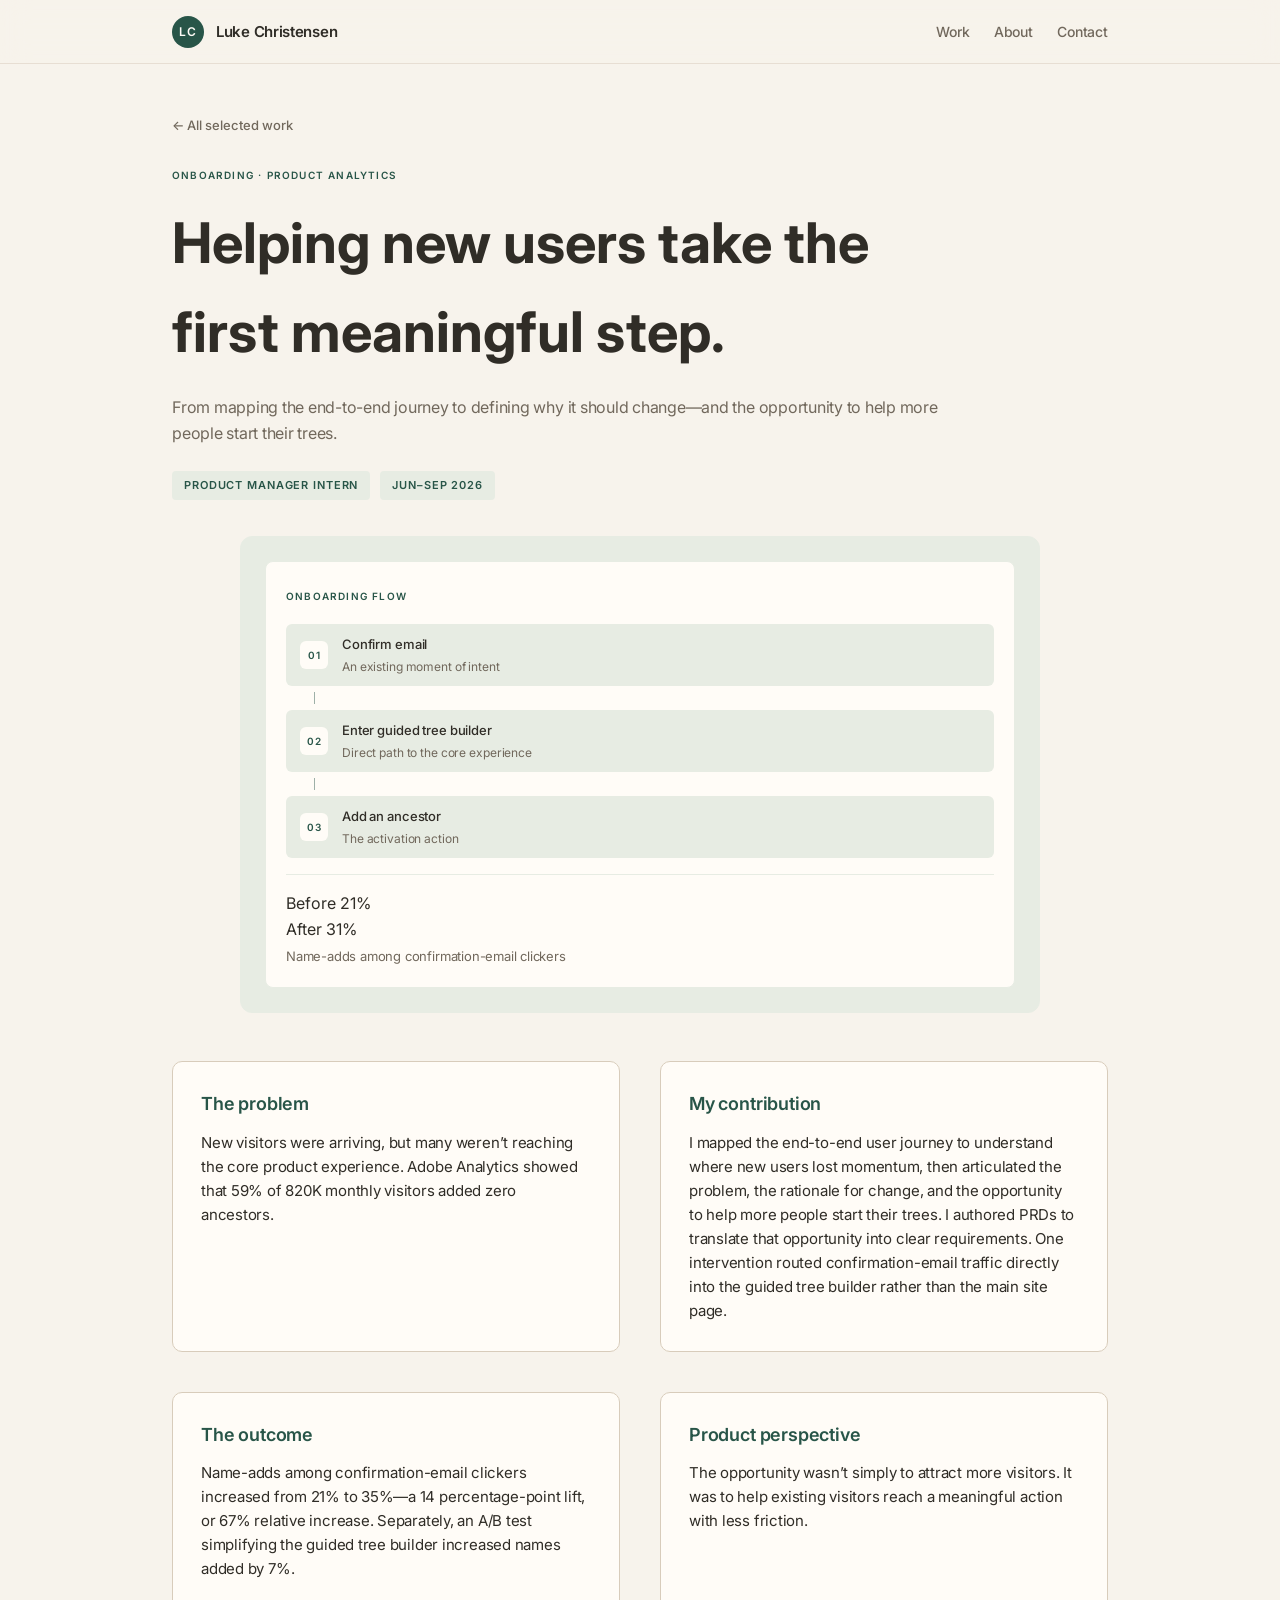
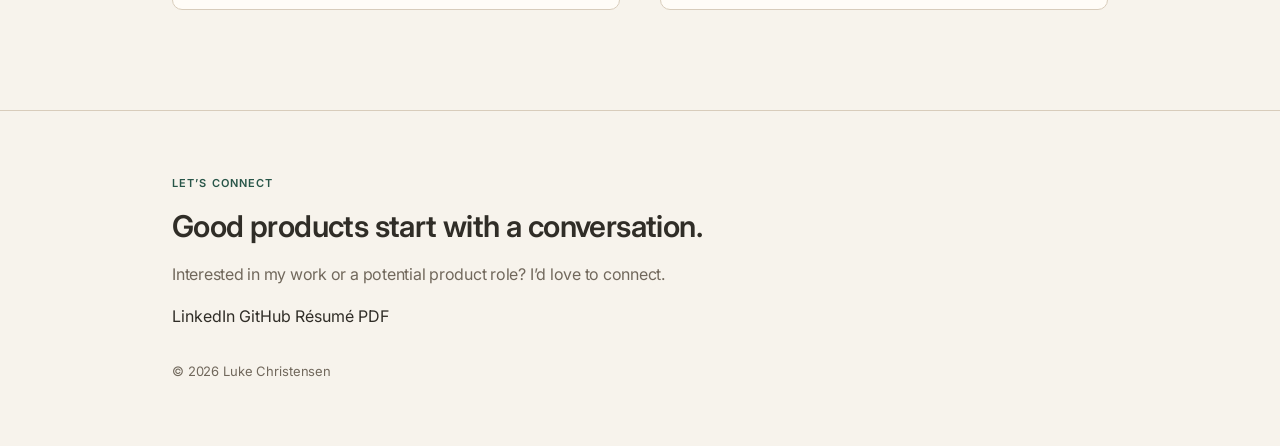
==== work/familysearch/index.html @ 98846a27 "feat: Redesign portfolio with Framer-parity design system, micro-animations, and case study routes" ====
<!DOCTYPE html>
<html lang="en">
<head>
  <meta charset="UTF-8">
  <meta name="viewport" content="width=device-width, initial-scale=1.0">
  <title>FamilySearch Case Study — Luke Christensen</title>
  <meta name="description" content="Helping new users take the first meaningful step. Onboarding and product analytics case study by Luke Christensen.">

  <!-- Google tag (gtag.js) -->
  <script async src="https://www.googletagmanager.com/gtag/js?id=G-54Y09CL3Q5"></script>
  <script>
    window.dataLayer = window.dataLayer || [];
    function gtag(){dataLayer.push(arguments);}
    gtag('js', new Date());

    gtag('config', 'G-54Y09CL3Q5');
  </script>

  <link rel="stylesheet" href="../../style.css">
  <link rel="icon" type="image/x-icon" href="../../assets/framer/s5RyWX2objIjIKytZvBmXwbtIuY.jpg">
</head>
<body>

  <!-- ==================== NAVIGATION ==================== -->
  <nav class="site-nav">
    <div class="container">
      <a href="../../" class="nav-brand">
        <div class="nav-avatar">LC</div>
        <span class="nav-name">Luke Christensen</span>
      </a>
      <ul class="nav-links">
        <li><a href="../../#work" class="nav-link">Work</a></li>
        <li><a href="../../#about" class="nav-link">About</a></li>
        <li><a href="https://www.linkedin.com/in/christensen-luke-r" target="_blank" rel="noopener noreferrer" class="nav-link">Contact</a></li>
      </ul>
    </div>
  </nav>

  <main class="container">
    <section class="case-study-hero framer-appear in-view">
      <a href="../../#work" class="back-link">
        ← All selected work
      </a>

      <div class="case-study-header">
        <span class="tag-badge">ONBOARDING · PRODUCT ANALYTICS</span>
        <h1 class="hero-title" style="font-size: clamp(32px, 5vw, 56px); color: var(--text-main);">
          Helping new users take the first meaningful step.
        </h1>
        <p class="body-large">
          From mapping the end-to-end journey to defining why it should change—and the opportunity to help more people start their trees.
        </p>
        <div class="case-chips-row">
          <span class="chip">Product Manager Intern</span>
          <span class="chip">Jun–Sep 2026</span>
        </div>
      </div>

      <!-- ONBOARDING FLOW DIAGRAM -->
      <div class="case-card-visual" style="max-width: 800px; margin: 0 auto 48px auto;">
        <div class="diagram-inner">
          <div class="diagram-header">
            <span class="tag-badge">ONBOARDING FLOW</span>
          </div>
          <div class="onboarding-steps">
            <div class="onboarding-step-card">
              <div class="step-marker">01</div>
              <div class="step-info">
                <span class="step-name">Confirm email</span>
                <span class="step-sub">An existing moment of intent</span>
              </div>
            </div>
            <div class="flow-connector"></div>
            <div class="onboarding-step-card">
              <div class="step-marker">02</div>
              <div class="step-info">
                <span class="step-name">Enter guided tree builder</span>
                <span class="step-sub">Direct path to the core experience</span>
              </div>
            </div>
            <div class="flow-connector"></div>
            <div class="onboarding-step-card">
              <div class="step-marker">03</div>
              <div class="step-info">
                <span class="step-name">Add an ancestor</span>
                <span class="step-sub">The activation action</span>
              </div>
            </div>
          </div>
          <div class="outcome-block">
            <div class="stat-compare-row">
              <div class="stat-item">
                <span class="stat-tag">Before</span>
                <span class="stat-val-before" data-counter="21" data-counter-suffix="%">21%</span>
              </div>
              <div class="stat-item">
                <span class="stat-tag">After</span>
                <span class="stat-val-after" data-counter="35" data-counter-suffix="%">35%</span>
              </div>
            </div>
            <div class="outcome-label">Name-adds among confirmation-email clickers</div>
          </div>
        </div>
      </div>

      <!-- EDITORIAL CASE SECTIONS -->
      <div class="case-body-grid">
        <div class="case-section-box">
          <h3>The problem</h3>
          <p class="body-main">
            New visitors were arriving, but many weren’t reaching the core product experience. Adobe Analytics showed that 59% of 820K monthly visitors added zero ancestors.
          </p>
        </div>

        <div class="case-section-box">
          <h3>My contribution</h3>
          <p class="body-main">
            I mapped the end-to-end user journey to understand where new users lost momentum, then articulated the problem, the rationale for change, and the opportunity to help more people start their trees. I authored PRDs to translate that opportunity into clear requirements. One intervention routed confirmation-email traffic directly into the guided tree builder rather than the main site page.
          </p>
        </div>

        <div class="case-section-box">
          <h3>The outcome</h3>
          <p class="body-main">
            Name-adds among confirmation-email clickers increased from 21% to 35%—a 14 percentage-point lift, or 67% relative increase. Separately, an A/B test simplifying the guided tree builder increased names added by 7%.
          </p>
        </div>

        <div class="case-section-box">
          <h3>Product perspective</h3>
          <p class="body-main">
            The opportunity wasn’t simply to attract more visitors. It was to help existing visitors reach a meaningful action with less friction.
          </p>
        </div>
      </div>
    </section>
  </main>

  <!-- ==================== FOOTER ==================== -->
  <footer class="site-footer">
    <div class="container">
      <div class="footer-content">
        <span class="eyebrow green">LET’S CONNECT</span>
        <h2 class="card-title">Good products start with a conversation.</h2>
        <p class="body-large">
          Interested in my work or a potential product role? I’d love to connect.
        </p>
        <div class="footer-links">
          <a href="https://www.linkedin.com/in/christensen-luke-r" target="_blank" rel="noopener noreferrer" class="footer-link">LinkedIn</a>
          <a href="https://github.com/Luke-Christensen1" target="_blank" rel="noopener noreferrer" class="footer-link">GitHub</a>
          <a href="../../Resume/Luke_Christensen_Resume.pdf" target="_blank" rel="noopener noreferrer" class="footer-link">Résumé PDF</a>
        </div>
        <div class="footer-copyright">
          © 2026 Luke Christensen
        </div>
      </div>
    </div>
  </footer>

  <script src="../../app.js"></script>
</body>
</html>
---- style.css ----
/* ==========================================================================
   LUKE CHRISTENSEN — PORTFOLIO DESIGN SYSTEM
   Exact Replica of Framer Portfolio (lukechristensen.framer.website)
   ========================================================================== */

@import url('https://fonts.googleapis.com/css2?family=Inter:wght@400;500;600;700&display=swap');

:root {
  /* Framer Design Tokens */
  --token-ygEBEI3AJ: #f7f3ec; /* Canvas / Page background (Warm Linen) */
  --token-fJ74tLx_q: #fffcf7; /* Card / Surface background (Warm Ivory) */
  --token-wdPiuSE4c: #302d27; /* Primary headings & body text (Espresso Slate) */
  --token-BE4NY4I0x: #71685c; /* Secondary & subtitle text (Warm Muted Taupe) */
  --token-erSB2ycqn: #d8ccbb; /* Delicate sandstone border & dividers */
  --token-TIN1rc61C: #285548; /* Forest Evergreen accent */
  --token-a2pTEuNGK: #e7ece3; /* Light Sage / diagram background */
  --token-JcdGSiKyY: #e5ebdf; /* Sage pill hover background */

  /* Semantic Aliases */
  --bg-page: var(--token-ygEBEI3AJ);
  --bg-card: var(--token-fJ74tLx_q);
  --bg-sage: var(--token-a2pTEuNGK);
  --bg-sage-hover: var(--token-JcdGSiKyY);
  --text-main: var(--token-wdPiuSE4c);
  --text-muted: var(--token-BE4NY4I0x);
  --border-main: var(--token-erSB2ycqn);
  --border-card: var(--token-a2pTEuNGK);
  --brand-green: var(--token-TIN1rc61C);

  --font-family: 'Inter', -apple-system, BlinkMacSystemFont, 'Segoe UI', Roboto, Helvetica, Arial, sans-serif;
  --max-w-content: 1000px;
  --framer-ease: cubic-bezier(0.22, 1, 0.36, 1);
  --framer-spring: cubic-bezier(0.34, 1.3, 0.64, 1);
}

/* ==========================================================================
   RESET & BASE
   ========================================================================== */
*, *::before, *::after {
  box-sizing: border-box;
  margin: 0;
  padding: 0;
}

html {
  font-family: var(--font-family);
  background-color: var(--bg-page);
  color: var(--text-main);
  scroll-behavior: smooth;
  -webkit-font-smoothing: antialiased;
  -moz-osx-font-smoothing: grayscale;
  text-rendering: optimizeLegibility;
}

body {
  min-height: 100vh;
  line-height: 1.6;
  background-color: var(--bg-page);
  color: var(--text-main);
  overflow-x: hidden;
  opacity: 1;
  transition: opacity 0.22s cubic-bezier(0.22, 1, 0.36, 1);
}

body.page-fading-out {
  opacity: 0;
  pointer-events: none;
}

a {
  color: inherit;
  text-decoration: none;
  transition: color 0.2s ease, opacity 0.2s ease;
}

img {
  max-width: 100%;
  height: auto;
  display: block;
}

button {
  font-family: inherit;
  border: none;
  background: none;
  cursor: pointer;
}

/* ==========================================================================
   CONTAINERS & LAYOUT
   ========================================================================== */
.container {
  max-width: var(--max-w-content);
  margin-left: auto;
  margin-right: auto;
  padding-left: 32px;
  padding-right: 32px;
  width: 100%;
}

@media (max-width: 809.98px) {
  .container {
    padding-left: 24px;
    padding-right: 24px;
  }
}

/* ==========================================================================
   TYPOGRAPHY PRESETS (Exact match to Framer screenshots)
   ========================================================================== */
.hero-name-huge {
  font-size: clamp(48px, 7.5vw, 84px);
  font-weight: 600;
  line-height: 1.05em;
  letter-spacing: -0.05em;
  color: var(--brand-green);
  margin-bottom: 40px;
}

.eyebrow {
  font-size: 11px;
  font-weight: 600;
  line-height: 1.5em;
  letter-spacing: 0.1em;
  text-transform: uppercase;
  color: var(--text-muted);
}

.eyebrow.green {
  color: var(--brand-green);
}

.eyebrow.dark {
  color: var(--text-main);
}

.hero-subhead {
  font-size: clamp(28px, 4.2vw, 48px);
  font-weight: 600;
  line-height: 1.12em;
  letter-spacing: -0.035em;
  color: var(--text-main);
}

.section-title {
  font-size: clamp(26px, 3.8vw, 42px);
  font-weight: 600;
  line-height: 1.15em;
  letter-spacing: -0.025em;
  color: var(--text-main);
}

.card-title {
  font-size: clamp(22px, 2.8vw, 30px);
  font-weight: 600;
  line-height: 1.25em;
  letter-spacing: -0.02em;
  color: var(--text-main);
}

.item-title {
  font-size: 22px;
  font-weight: 600;
  line-height: 1.3em;
  letter-spacing: -0.02em;
  color: var(--text-main);
}

.sub-title {
  font-size: 18px;
  font-weight: 600;
  line-height: 1.35em;
  letter-spacing: -0.015em;
  color: var(--text-main);
}

.body-large {
  font-size: 16px;
  font-weight: 400;
  line-height: 1.65em;
  letter-spacing: -0.015em;
  color: var(--text-muted);
}

.body-main {
  font-size: 15px;
  font-weight: 400;
  line-height: 1.6em;
  letter-spacing: -0.015em;
  color: var(--text-main);
}

.meta-small {
  font-size: 13px;
  font-weight: 500;
  line-height: 1.5em;
  letter-spacing: -0.015em;
  color: var(--text-muted);
}

.tag-badge {
  font-size: 10px;
  font-weight: 600;
  line-height: 1.5em;
  letter-spacing: 0.12em;
  text-transform: uppercase;
  color: var(--brand-green);
}

/* ==========================================================================
   NAVIGATION (Sticky frosted bar with dynamic blur)
   ========================================================================== */
.site-nav {
  position: sticky;
  top: 0;
  left: 0;
  width: 100%;
  height: 64px;
  background-color: rgba(247, 243, 236, 0.85);
  backdrop-filter: blur(14px);
  -webkit-backdrop-filter: blur(14px);
  border-bottom: 1px solid rgba(216, 204, 187, 0.5);
  z-index: 1000;
  display: flex;
  align-items: center;
  transition: box-shadow 0.3s ease;
}

.site-nav.scrolled {
  box-shadow: 0 4px 20px rgba(0, 0, 0, 0.03);
}

.site-nav .container {
  display: flex;
  justify-content: space-between;
  align-items: center;
}

.nav-brand {
  display: flex;
  align-items: center;
  gap: 12px;
  text-decoration: none;
}

.nav-avatar {
  width: 32px;
  height: 32px;
  border-radius: 50%;
  background-color: var(--brand-green);
  color: var(--bg-card);
  font-size: 12px;
  font-weight: 600;
  display: flex;
  align-items: center;
  justify-content: center;
  letter-spacing: 0.05em;
  flex-shrink: 0;
  transition: transform 0.2s ease;
}

.nav-brand:hover .nav-avatar {
  transform: scale(1.05);
}

.nav-name {
  font-size: 15px;
  font-weight: 600;
  letter-spacing: -0.02em;
  color: var(--text-main);
}

.nav-links {
  display: flex;
  align-items: center;
  gap: 24px;
  list-style: none;
}

.nav-link {
  font-size: 14px;
  font-weight: 500;
  letter-spacing: -0.01em;
  color: var(--text-muted);
  transition: color 0.2s ease;
}

.nav-link:hover,
.nav-link.active {
  color: var(--text-main);
}

/* ==========================================================================
   BUTTONS & LINKS
   ========================================================================== */
.btn-primary {
  display: inline-flex;
  align-items: center;
  gap: 8px;
  background-color: var(--brand-green);
  color: var(--bg-card);
  padding: 10px 18px;
  border-radius: 6px;
  font-size: 13px;
  font-weight: 500;
  letter-spacing: -0.01em;
  text-decoration: none;
  transition: background-color 0.2s ease, transform 0.2s ease, box-shadow 0.2s ease;
  flex-shrink: 0;
}

.btn-primary:hover {
  background-color: #1f4339;
  transform: translateY(-1px);
  box-shadow: 0 4px 12px rgba(40, 85, 72, 0.2);
}

.btn-primary svg {
  width: 14px;
  height: 14px;
  stroke: currentColor;
  stroke-width: 2;
  transition: transform 0.2s ease;
}

.btn-primary:hover svg {
  transform: translate(2px, -2px);
}

.btn-primary:active {
  transform: scale(0.98);
}

.btn-text-link {
  font-size: 13px;
  font-weight: 500;
  color: var(--text-main);
  letter-spacing: -0.01em;
  transition: color 0.2s ease;
}

.btn-text-link:hover {
  color: var(--brand-green);
}

.back-link {
  display: inline-flex;
  align-items: center;
  gap: 8px;
  font-size: 13px;
  font-weight: 500;
  color: var(--text-muted);
  text-decoration: none;
  transition: color 0.2s ease, transform 0.2s ease;
  margin-bottom: 32px;
}

.back-link:hover {
  color: var(--text-main);
  transform: translateX(-3px);
}

/* ==========================================================================
   HERO SECTION & LOAD ANIMATIONS
   ========================================================================== */
.hero-section {
  padding-top: 72px;
  padding-bottom: 72px;
}

/* Load Entrance Staggers */
.hero-anim-name {
  opacity: 0;
  transform: translateY(64px);
  animation: heroFadeUp 0.9s var(--framer-ease) 0s forwards;
  will-change: opacity, transform;
}

.hero-anim-title {
  opacity: 0;
  transform: translateY(48px);
  animation: heroFadeUp 0.9s var(--framer-ease) 0.2s forwards;
  will-change: opacity, transform;
}

.hero-anim-body {
  opacity: 0;
  transform: translateY(36px);
  animation: heroFadeUp 0.9s var(--framer-ease) 0.35s forwards;
  will-change: opacity, transform;
}

@keyframes heroFadeUp {
  to {
    opacity: 1;
    transform: translateY(0);
  }
}

.hero-grid {
  display: flex;
  justify-content: space-between;
  align-items: flex-start;
  gap: 48px;
}

.hero-left {
  flex: 1;
  display: flex;
  flex-direction: column;
  gap: 16px;
}

.hero-actions {
  display: flex;
  align-items: center;
  gap: 20px;
  margin-top: 8px;
  margin-bottom: 12px;
}

.hero-meta-group {
  display: flex;
  flex-direction: column;
  gap: 10px;
  padding-top: 24px;
}

/* Profile Contact Sheet Card (Screenshot 1 — Upright, no awkward vertical slide) */
.hero-right {
  flex-shrink: 0;
  width: 280px;
  perspective: 1200px;
}

.profile-contact-card {
  width: 280px;
  background-color: var(--bg-card);
  border: 1px solid var(--border-card);
  border-radius: 12px;
  padding: 16px;
  display: flex;
  flex-direction: column;
  gap: 14px;
  box-shadow: 0 4px 20px rgba(0, 0, 0, 0.04);
  transform: perspective(1000px) rotateX(0deg) rotateY(0deg);
  transform-style: preserve-3d;
  will-change: transform;
  transition: transform 0.25s var(--framer-ease), box-shadow 0.25s ease, border-color 0.25s ease;
}

.profile-contact-card:hover {
  border-color: rgba(40, 85, 72, 0.32);
  box-shadow: 0 14px 32px rgba(40, 85, 72, 0.08);
}

.profile-photo-wrap {
  width: 100%;
  aspect-ratio: 0.6676; /* 1848 / 2768 */
  border-radius: 6px;
  overflow: hidden;
  background-color: var(--bg-sage);
}

.profile-photo-wrap img {
  width: 100%;
  height: 100%;
  object-fit: cover;
  object-position: center top;
}

.profile-card-details {
  display: flex;
  flex-direction: column;
  gap: 4px;
}

@media (max-width: 809.98px) {
  .hero-section {
    padding-top: 40px;
    padding-bottom: 40px;
  }

  .hero-grid {
    flex-direction: column-reverse;
    gap: 32px;
  }

  .hero-right,
  .profile-contact-card {
    width: 240px;
  }
}

/* ==========================================================================
   SELECTED WORK SECTION
   ========================================================================== */
.work-section {
  padding-top: 60px;
  padding-bottom: 80px;
  border-top: 1px solid var(--border-main);
}

.section-header {
  display: flex;
  flex-direction: column;
  gap: 12px;
  margin-bottom: 48px;
}

.work-cards-list {
  display: flex;
  flex-direction: column;
  gap: 56px;
}

/* Case Study Card (2-column layout) */
.case-card {
  display: flex;
  flex-direction: row;
  align-items: center;
  gap: 48px;
  width: 100%;
  text-decoration: none;
  color: inherit;
  transition: transform 0.25s var(--framer-ease);
}

.case-card:hover {
  transform: translateY(-4px);
}

.case-card-visual {
  flex: 1.25 0 0;
  background-color: var(--bg-sage);
  border: 1px solid var(--border-card);
  border-radius: 12px;
  padding: 24px;
  box-sizing: border-box;
  display: flex;
  flex-direction: column;
  min-width: 0;
  transition: transform 0.25s var(--framer-ease), box-shadow 0.25s var(--framer-ease), border-color 0.25s var(--framer-ease);
}

.case-card-content {
  flex: 1 0 0;
  display: flex;
  flex-direction: column;
  gap: 12px;
}

@media (max-width: 809.98px) {
  .case-card {
    flex-direction: column;
    gap: 24px;
  }

  .case-card-visual {
    width: 100%;
    padding: 18px;
  }

  .case-card-content {
    width: 100%;
  }
}

/* ==========================================================================
   DIAGRAM VISUALS & ANIMATED BARS
   ========================================================================== */
.diagram-inner {
  background-color: var(--bg-card);
  border: 1px solid var(--border-card);
  border-radius: 8px;
  padding: 20px;
  display: flex;
  flex-direction: column;
  gap: 16px;
  width: 100%;
  box-sizing: border-box;
}

/* Palisades 4-Stage Workflow */
.pipeline-grid {
  display: grid;
  grid-template-columns: repeat(2, minmax(0, 1fr));
  gap: 12px;
  width: 100%;
}

.pipeline-step {
  background-color: var(--bg-sage);
  border-radius: 6px;
  padding: 12px 14px;
  display: flex;
  flex-direction: column;
  gap: 3px;
  transition: transform 0.2s ease, background-color 0.2s ease;
}

.pipeline-step:hover {
  transform: scale(1.02);
  background-color: var(--bg-sage-hover);
}

.pipeline-step-num {
  font-size: 10px;
  font-weight: 600;
  letter-spacing: 0.12em;
  color: var(--brand-green);
}

.pipeline-step-title {
  font-size: 13px;
  font-weight: 500;
  letter-spacing: -0.01em;
  color: var(--text-main);
}

.pipeline-step-desc {
  font-size: 12px;
  font-weight: 400;
  letter-spacing: -0.01em;
  color: var(--text-muted);
}

/* Outcome Metrics */
.outcome-block {
  border-top: 1px solid var(--border-card);
  padding-top: 16px;
  display: flex;
  flex-direction: column;
  gap: 4px;
}

.outcome-stat-huge {
  font-size: 32px;
  font-weight: 600;
  letter-spacing: -0.02em;
  color: var(--text-main);
  line-height: 1.15;
}

.outcome-label {
  font-size: 13px;
  font-weight: 400;
  color: var(--text-muted);
  letter-spacing: -0.015em;
}

/* FamilySearch Onboarding Flow Diagram */
.onboarding-steps {
  display: flex;
  flex-direction: column;
  gap: 6px;
  width: 100%;
}

.onboarding-step-card {
  background-color: var(--bg-sage);
  border-radius: 6px;
  padding: 10px 14px;
  display: flex;
  align-items: center;
  gap: 14px;
  width: 100%;
  transition: transform 0.2s ease;
}

.onboarding-step-card:hover {
  transform: translateX(2px);
}

.step-marker {
  width: 28px;
  height: 28px;
  background-color: var(--bg-card);
  border-radius: 6px;
  display: flex;
  align-items: center;
  justify-content: center;
  font-size: 10px;
  font-weight: 600;
  color: var(--brand-green);
  flex-shrink: 0;
  letter-spacing: 0.05em;
}

.step-info {
  display: flex;
  flex-direction: column;
  gap: 2px;
}

.step-name {
  font-size: 13px;
  font-weight: 500;
  color: var(--text-main);
  letter-spacing: -0.01em;
}

.step-sub {
  font-size: 12px;
  font-weight: 400;
  color: var(--text-muted);
  letter-spacing: -0.01em;
}

.flow-connector {
  width: 1px;
  height: 12px;
  background-color: var(--brand-green);
  opacity: 0.45;
  margin-left: 28px;
}

/* Animated Progress Bars for FamilySearch (Screenshot 3) */
.progress-stat-row {
  display: flex;
  align-items: center;
  gap: 12px;
  margin-top: 8px;
}

.progress-stat-label {
  font-size: 10px;
  font-weight: 600;
  letter-spacing: 0.12em;
  text-transform: uppercase;
  color: var(--text-muted);
  width: 48px;
}

.progress-track {
  flex: 1;
  height: 8px;
  background-color: var(--bg-sage);
  border-radius: 999px;
  overflow: hidden;
  position: relative;
}

.progress-fill {
  height: 100%;
  border-radius: 999px;
  width: 0%;
  transition: width 1.2s var(--framer-ease);
}

.progress-fill.before {
  background-color: #8fa89b;
}

.progress-fill.after {
  background-color: var(--brand-green);
}

.progress-stat-val {
  font-size: 13px;
  font-weight: 600;
  color: var(--text-main);
  width: 32px;
  text-align: right;
}

.work-cta-wrap {
  display: flex;
  justify-content: flex-start;
  margin-top: 48px;
}

/* ==========================================================================
   ABOUT SECTION (2-Column Layout matching Screenshot 4)
   ========================================================================== */
.about-section {
  padding-top: 60px;
  padding-bottom: 80px;
  border-top: 1px solid var(--border-main);
}

.about-grid {
  display: flex;
  align-items: center;
  gap: 48px;
}

.about-carousel-col {
  flex: 1.15;
  display: flex;
  flex-direction: column;
}

.about-photo-card {
  background-color: var(--bg-sage);
  border: 1px solid var(--border-card);
  border-radius: 12px;
  padding: 16px;
  position: relative;
  overflow: hidden;
  display: flex;
  align-items: center;
  justify-content: center;
  height: 360px;
}

.about-photo-wrap {
  position: relative;
  width: 100%;
  height: 100%;
  max-height: 320px;
  border-radius: 8px;
  overflow: hidden;
  display: flex;
  align-items: center;
  justify-content: center;
}

.about-photo-wrap img {
  height: 100%;
  max-height: 320px;
  width: auto;
  max-width: 100%;
  border-radius: 8px;
  box-shadow: 0 4px 20px rgba(0, 0, 0, 0.12);
  object-fit: cover;
  transition: opacity 0.35s ease, transform 0.35s ease;
}

/* Floating Navigation Arrows Inside Card (Screenshot 4) */
.card-nav-arrow {
  position: absolute;
  top: 50%;
  transform: translateY(-50%);
  width: 32px;
  height: 32px;
  border-radius: 50%;
  background-color: rgba(255, 252, 247, 0.75);
  backdrop-filter: blur(6px);
  color: var(--text-main);
  display: flex;
  align-items: center;
  justify-content: center;
  cursor: pointer;
  z-index: 10;
  transition: transform 0.2s ease, background-color 0.2s ease;
  box-shadow: 0 2px 8px rgba(0, 0, 0, 0.1);
}

.card-nav-arrow:hover {
  background-color: rgba(255, 252, 247, 0.95);
  transform: translateY(-50%) scale(1.1);
}

.card-nav-arrow.left {
  left: 12px;
}

.card-nav-arrow.right {
  right: 12px;
}

/* Mini Dot in Card */
.card-mini-dots {
  position: absolute;
  bottom: 12px;
  left: 50%;
  transform: translateX(-50%);
  display: flex;
  align-items: center;
  gap: 6px;
  z-index: 10;
  background-color: rgba(0, 0, 0, 0.28);
  backdrop-filter: blur(4px);
  padding: 4px 9px;
  border-radius: 20px;
}

.card-mini-dot {
  width: 5px;
  height: 5px;
  border-radius: 50%;
  background-color: rgba(255, 255, 255, 0.6);
  transition: all 0.2s ease;
  cursor: pointer;
}

.card-mini-dot.active {
  background-color: #fff;
  width: 12px;
  border-radius: 4px;
}

.about-carousel-caption {
  font-size: 13px;
  font-weight: 400;
  color: var(--text-muted);
  margin-top: 14px;
}

.about-text-col {
  flex: 1;
  display: flex;
  flex-direction: column;
  gap: 16px;
}

@media (max-width: 809.98px) {
  .about-grid {
    flex-direction: column;
    gap: 32px;
  }

  .about-carousel-col,
  .about-text-col {
    width: 100%;
  }
}

/* ==========================================================================
   FOOTER (LET'S CONNECT - Screenshot 5)
   ========================================================================== */
.site-footer {
  border-top: 1px solid var(--border-main);
  padding-top: 64px;
  padding-bottom: 64px;
  margin-top: 60px;
}

.footer-content {
  display: flex;
  flex-direction: column;
  gap: 16px;
  max-width: 700px;
}

.footer-links-stacked {
  display: flex;
  flex-direction: column;
  gap: 14px;
  margin-top: 16px;
  margin-bottom: 24px;
}

.footer-plain-link {
  font-size: 14px;
  font-weight: 500;
  color: var(--text-main);
  text-decoration: none;
  letter-spacing: -0.01em;
  transition: color 0.2s ease, transform 0.2s ease;
  display: inline-block;
}

.footer-plain-link:hover {
  color: var(--brand-green);
  transform: translateX(2px);
}

.footer-copyright {
  font-size: 13px;
  color: var(--text-muted);
  letter-spacing: -0.01em;
  margin-top: 16px;
}

/* ==========================================================================
   STANDALONE CASE STUDY & MORE WORK PAGES
   ========================================================================== */
.case-study-hero {
  padding-top: 48px;
  padding-bottom: 40px;
}

.case-study-header {
  display: flex;
  flex-direction: column;
  gap: 16px;
  max-width: 800px;
  margin-bottom: 36px;
}

.case-chips-row {
  display: flex;
  flex-wrap: wrap;
  gap: 10px;
  align-items: center;
  margin-top: 8px;
}

.chip {
  background-color: var(--bg-sage);
  color: var(--brand-green);
  font-size: 11px;
  font-weight: 600;
  letter-spacing: 0.08em;
  text-transform: uppercase;
  padding: 6px 12px;
  border-radius: 4px;
}

.case-banner-img {
  width: 100%;
  border-radius: 10px;
  border: 1px solid var(--border-main);
  margin-bottom: 40px;
  background-color: var(--bg-card);
}

.case-body-grid {
  display: grid;
  grid-template-columns: repeat(2, 1fr);
  gap: 40px;
  margin-top: 48px;
}

@media (max-width: 768px) {
  .case-body-grid {
    grid-template-columns: 1fr;
    gap: 32px;
  }
}

.case-section-box {
  background-color: var(--bg-card);
  border: 1px solid var(--border-main);
  border-radius: 10px;
  padding: 28px;
  display: flex;
  flex-direction: column;
  gap: 12px;
}

.case-section-box h3 {
  font-size: 18px;
  font-weight: 600;
  color: var(--brand-green);
  letter-spacing: -0.01em;
}

/* More Work Page Layout */
.more-work-hero {
  padding-top: 48px;
  padding-bottom: 32px;
}

.more-category-sec {
  padding-top: 48px;
  padding-bottom: 48px;
  border-top: 1px solid var(--border-main);
}

.category-header {
  display: flex;
  flex-direction: column;
  gap: 8px;
  margin-bottom: 32px;
}

.cards-grid-3 {
  display: grid;
  grid-template-columns: repeat(3, 1fr);
  gap: 20px;
}

.cards-grid-2 {
  display: grid;
  grid-template-columns: repeat(2, 1fr);
  gap: 24px;
}

@media (max-width: 900px) {
  .cards-grid-3 {
    grid-template-columns: 1fr;
  }
  .cards-grid-2 {
    grid-template-columns: 1fr;
  }
}

.more-card {
  background-color: var(--bg-card);
  border: 1px solid var(--border-main);
  border-radius: 10px;
  padding: 24px;
  display: flex;
  flex-direction: column;
  justify-content: space-between;
  gap: 16px;
  transition: transform 0.25s var(--framer-ease), border-color 0.2s ease, box-shadow 0.2s ease;
}

.more-card:hover {
  transform: translateY(-3px);
  border-color: var(--brand-green);
  box-shadow: 0 4px 16px rgba(0, 0, 0, 0.04);
}

.more-card-top {
  display: flex;
  flex-direction: column;
  gap: 10px;
}

.more-card-action {
  display: inline-flex;
  align-items: center;
  gap: 6px;
  font-size: 13px;
  font-weight: 500;
  color: var(--brand-green);
  text-decoration: underline;
  text-underline-offset: 4px;
  transition: transform 0.2s ease;
}

.more-card:hover .more-card-action {
  transform: translateX(2px);
}

/* Timeline in More Work */
.timeline-list {
  display: flex;
  flex-direction: column;
  gap: 20px;
}

.timeline-item {
  background-color: var(--bg-card);
  border: 1px solid var(--border-main);
  border-radius: 10px;
  padding: 24px;
  display: flex;
  flex-direction: column;
  gap: 8px;
  transition: transform 0.2s ease;
}

.timeline-item:hover {
  transform: translateX(2px);
}

.timeline-header {
  display: flex;
  justify-content: space-between;
  align-items: baseline;
  flex-wrap: wrap;
  gap: 8px;
}

.timeline-date {
  font-size: 12px;
  font-weight: 600;
  letter-spacing: 0.08em;
  text-transform: uppercase;
  color: var(--text-muted);
}

/* ==========================================================================
   FRAMER APPEAR ANIMATIONS (Scroll-triggered)
   ========================================================================== */
.framer-appear {
  opacity: 0;
  transform: translateY(16px);
  transition: opacity 0.6s var(--framer-ease), transform 0.6s var(--framer-ease);
  will-change: opacity, transform;
}

.framer-appear.in-view {
  opacity: 1;
  transform: translateY(0);
}

/* ==========================================================================
   3D PARALLAX TILT & PERSPECTIVE
   ========================================================================== */
.case-card,
.case-card-visual,
.more-card,
.case-diagram-card,
.case-section-box,
.profile-contact-card {
  transform-style: preserve-3d;
}

/* ==========================================================================
   SOFT BORDER GLOW (Edge-only ambient spotlight)
   Strictly zero background/interior flood light to preserve text readability
   ========================================================================== */
.profile-contact-card,
.case-card-visual,
.more-card,
.about-photo-card,
.case-diagram-card,
.case-section-box,
.timeline-item {
  position: relative;
  transition: transform 0.25s var(--framer-ease), box-shadow 0.25s var(--framer-ease), border-color 0.25s var(--framer-ease);
}

.profile-contact-card::before,
.case-card-visual::before,
.more-card::before,
.about-photo-card::before,
.case-diagram-card::before,
.case-section-box::before,
.timeline-item::before {
  content: '';
  position: absolute;
  inset: -1px;
  border-radius: inherit;
  padding: 1.5px;
  background: radial-gradient(300px circle at var(--mouse-x, -999px) var(--mouse-y, -999px), rgba(40, 85, 72, 0.42), transparent 70%);
  -webkit-mask: linear-gradient(#fff 0 0) content-box, linear-gradient(#fff 0 0);
  -webkit-mask-composite: xor;
  mask: linear-gradient(#fff 0 0) content-box, linear-gradient(#fff 0 0);
  mask-composite: exclude;
  pointer-events: none;
  opacity: 0;
  transition: opacity 0.35s cubic-bezier(0.22, 1, 0.36, 1);
  z-index: 2;
}

/* Hover triggers for edge glow */
.profile-contact-card:hover::before,
.case-card:hover .case-card-visual::before,
.more-card:hover::before,
.about-photo-card:hover::before,
.case-diagram-card:hover::before,
.case-section-box:hover::before,
.timeline-item:hover::before {
  opacity: 1;
}

/* Soft ambient shadow lift */
.profile-contact-card:hover,
.case-card:hover .case-card-visual,
.more-card:hover,
.about-photo-card:hover,
.case-diagram-card:hover,
.case-section-box:hover,
.timeline-item:hover {
  border-color: rgba(40, 85, 72, 0.32);
  box-shadow: 0 14px 32px -4px rgba(40, 85, 72, 0.08), 0 2px 8px rgba(0, 0, 0, 0.03);
}

@media (prefers-reduced-motion: reduce) {
  body {
    transition: none !important;
  }
  .framer-appear,
  .hero-anim-name,
  .hero-anim-title,
  .hero-anim-body,
  .profile-contact-card {
    animation: none !important;
    opacity: 1 !important;
    transform: none !important;
  }
}
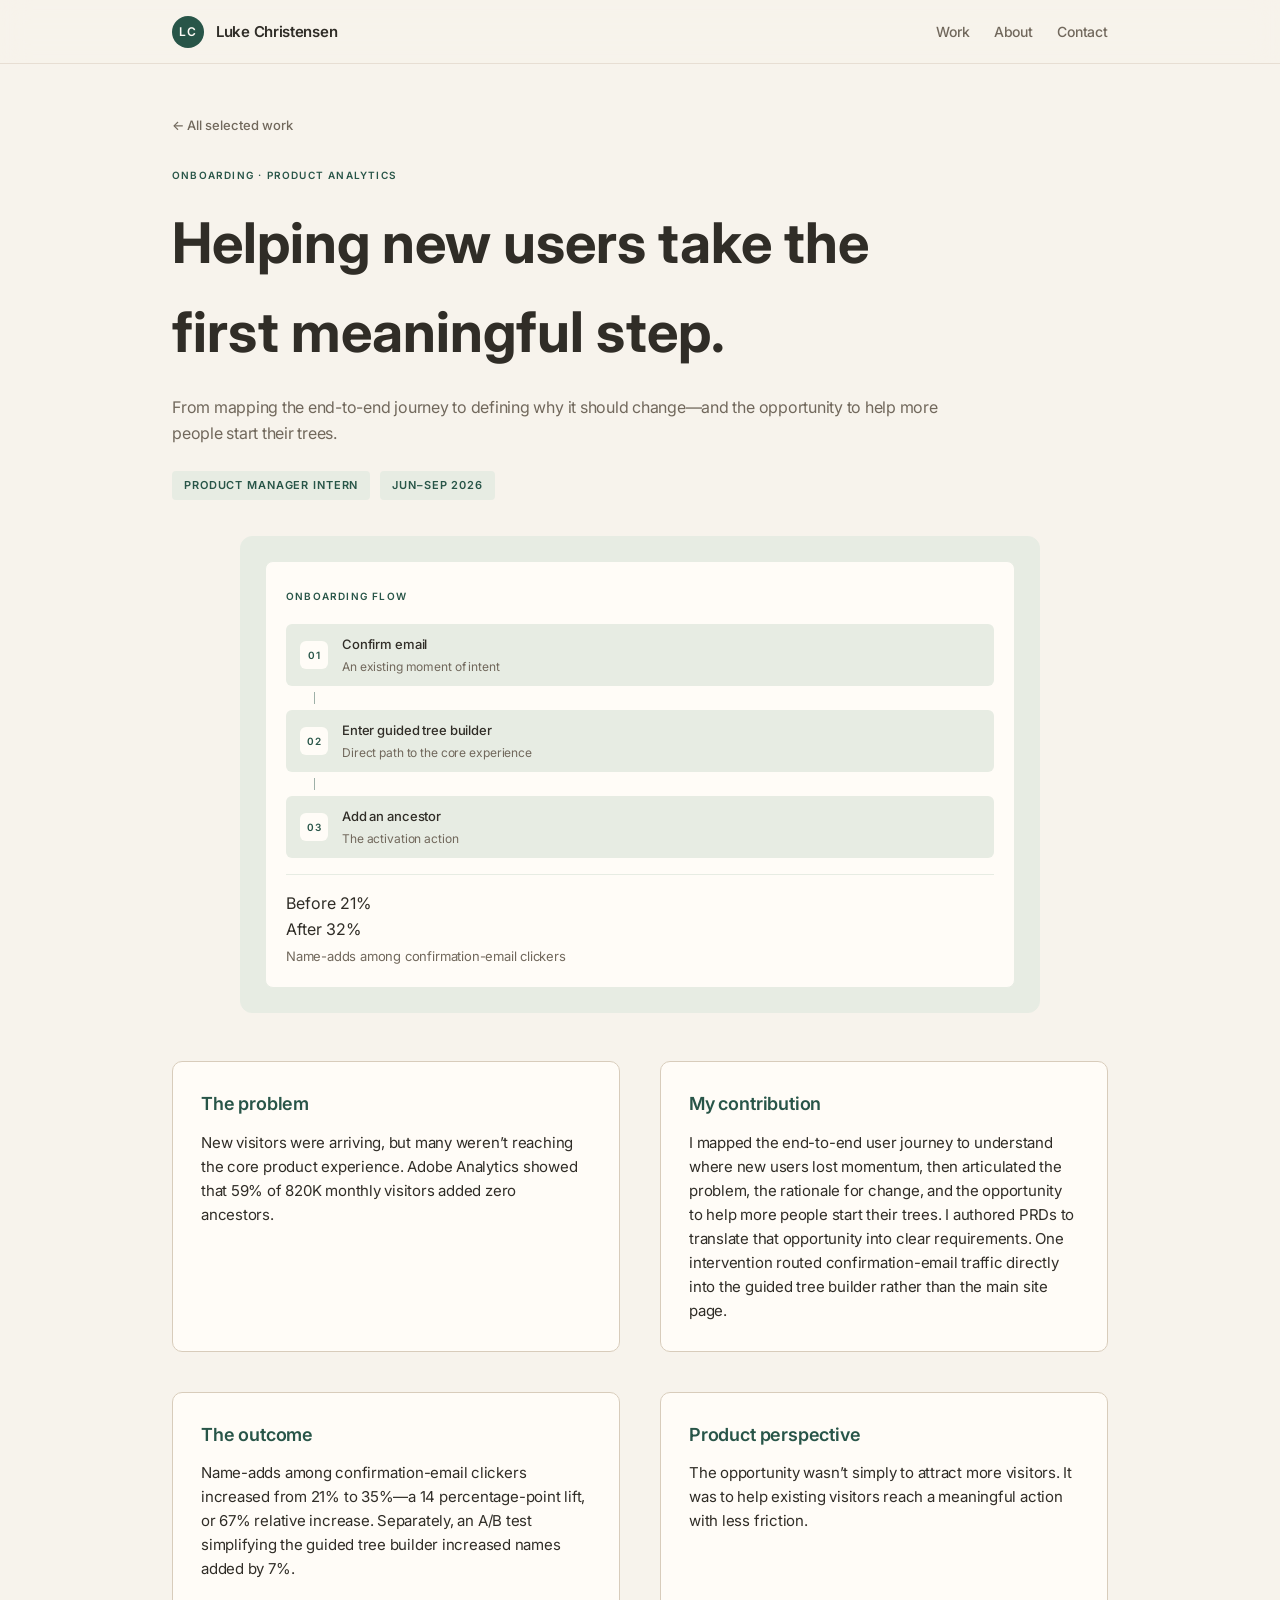
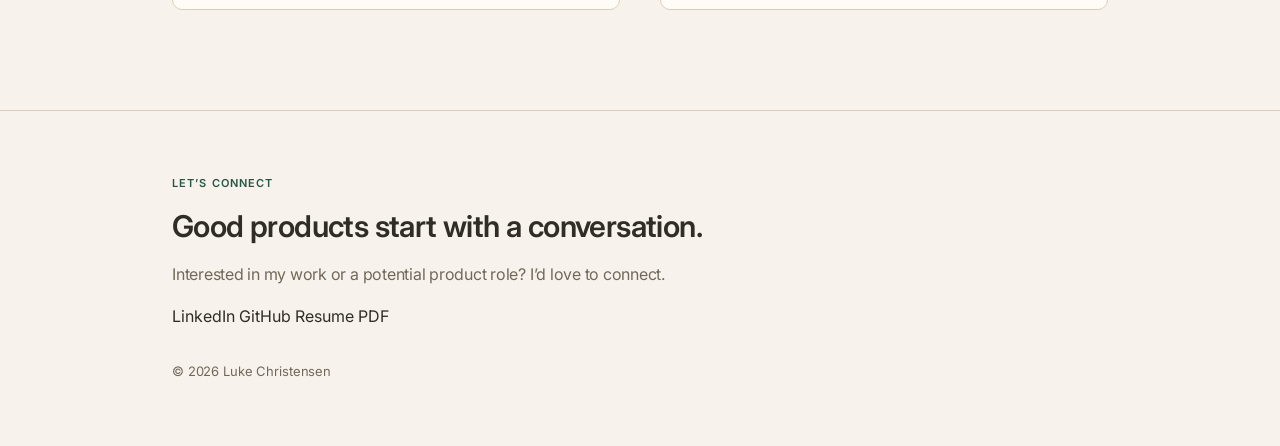
==== commit 4006fd5d: "feat: Update resume PDF with new content (phone number omitted) and change copy to View resume" ====
--- a/work/familysearch/index.html
+++ b/work/familysearch/index.html
@@ -148,7 +148,7 @@
         <div class="footer-links">
           <a href="https://www.linkedin.com/in/christensen-luke-r" target="_blank" rel="noopener noreferrer" class="footer-link">LinkedIn</a>
           <a href="https://github.com/Luke-Christensen1" target="_blank" rel="noopener noreferrer" class="footer-link">GitHub</a>
-          <a href="../../Resume/Luke_Christensen_Resume.pdf" target="_blank" rel="noopener noreferrer" class="footer-link">Résumé PDF</a>
+          <a href="../../Resume/Luke_Christensen_Resume.pdf" target="_blank" rel="noopener noreferrer" class="footer-link">Resume PDF</a>
         </div>
         <div class="footer-copyright">
           © 2026 Luke Christensen
